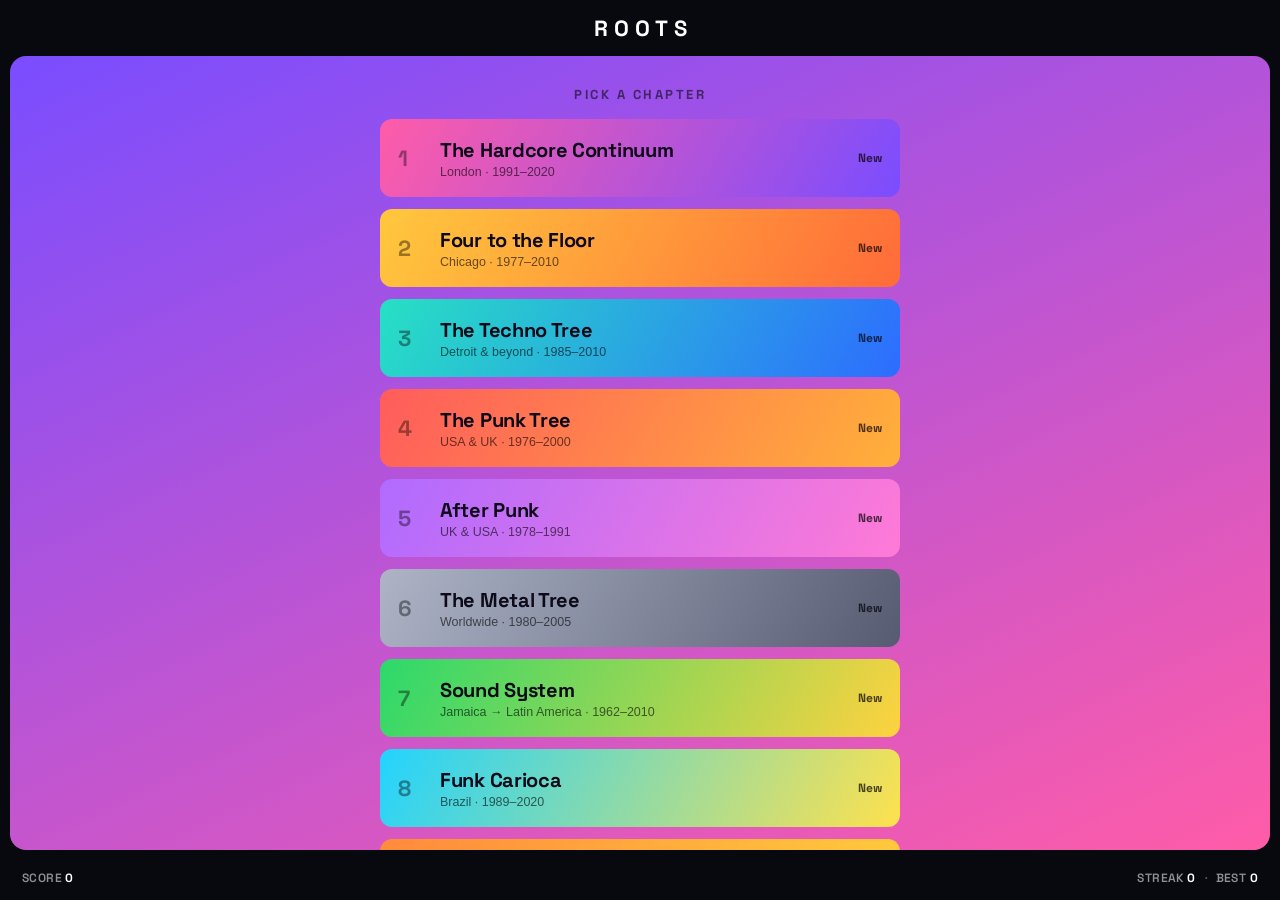
==== genre.html @ 6a66b172 "Longer chapters (12 questions) + randomised tracks each load - Each sub-genre now has a 5-track pool" ====
<!DOCTYPE html>
<html lang="en">
<head>
<meta charset="UTF-8" />
<meta name="viewport" content="width=device-width, initial-scale=1.0, maximum-scale=1.0, user-scalable=no, viewport-fit=cover" />
<meta name="apple-mobile-web-app-capable" content="yes" />
<meta name="mobile-web-app-capable" content="yes" />
<meta name="theme-color" content="#08080f" />
<meta http-equiv="Cache-Control" content="no-cache, no-store, must-revalidate" />
<meta http-equiv="Pragma" content="no-cache" />
<meta http-equiv="Expires" content="0" />
<title>ROOTS — Guess the Sub-Genre</title>
<link rel="preconnect" href="https://fonts.googleapis.com" />
<link rel="preconnect" href="https://fonts.gstatic.com" crossorigin />
<link href="https://fonts.googleapis.com/css2?family=Space+Grotesk:wght@500;600;700&family=Inter:wght@400;500;600;700&display=swap" rel="stylesheet" />
<link rel="stylesheet" href="genre.css?v=13" />
</head>
<body>
  <div class="app">
    <header class="topbar">
      <h1>ROOTS</h1>
    </header>

    <div class="stage" id="stage">
      <!-- Home / chapter select -->
      <section class="view view-home" id="vHome">
        <span class="kicker">Pick a chapter</span>
        <div class="chapter-list" id="chapterList"></div>
      </section>

      <!-- Chapter intro -->
      <section class="view" id="vChapter" hidden>
        <span class="kicker" id="chKicker"></span>
        <h2 class="chapter-title" id="chTitle"></h2>
        <span class="chapter-scene" id="chScene"></span>
        <p class="lead" id="chIntro"></p>
        <div class="row">
          <button class="btn btn-ghost" id="chBackBtn">Back</button>
          <button class="btn btn-big" id="chBeginBtn">Play</button>
        </div>
      </section>

      <!-- Loading -->
      <section class="view" id="vLoading" hidden>
        <div class="spinner"></div>
        <span class="lead">Cueing the clips…</span>
      </section>

      <!-- Error -->
      <section class="view" id="vError" hidden>
        <p class="lead" id="errorText">Couldn’t load this one.</p>
        <div class="row">
          <button class="btn btn-ghost" id="retryBtn">Try again</button>
          <button class="btn" id="skipBtn">Skip</button>
        </div>
      </section>

      <!-- Guessing -->
      <section class="view" id="vRound" hidden>
        <div class="playbar" id="playbar">
          <div class="pb-fill" id="pbFill"></div>
          <span class="pb-tick" style="left:33.33%"></span>
          <span class="pb-tick" style="left:66.66%"></span>
        </div>
        <div class="eq" id="eq" aria-hidden="true"><span></span><span></span><span></span><span></span><span></span></div>
        <div class="options" id="options"></div>
      </section>

      <!-- Reveal -->
      <section class="view reveal" id="vReveal" hidden>
        <span class="verdict" id="verdict"></span>
        <span class="points-awarded" id="revPoints"></span>
        <h2 class="genre-name" id="revName"></h2>
        <span class="genre-meta" id="revMeta"></span>
        <p class="track-line" id="revTrack"></p>
        <p class="note" id="revNote"></p>
        <p class="lineage" id="lineage"></p>
        <button class="btn btn-big" id="nextBtn">Next</button>
      </section>

      <!-- Chapter complete -->
      <section class="view" id="vChapterEnd" hidden>
        <span class="kicker">Chapter complete</span>
        <h2 class="chapter-title" id="ceTitle"></h2>
        <p class="lead" id="ceOutro"></p>
        <span class="score-line" id="ceScore"></span>
        <button class="btn btn-big" id="ceBackBtn">Back to chapters</button>
      </section>
    </div>

    <footer class="controls">
      <span class="stat">Score <span id="scoreStat">0</span></span>
      <div class="stats">
        <span class="stat">Streak <span id="footerStreak">0</span></span>
        <span class="stat-sep">·</span>
        <span class="stat">Best <span id="bestScore">0</span></span>
      </div>
    </footer>
  </div>

  <audio id="player" preload="auto"></audio>
  <script src="genre.js?v=13"></script>
</body>
</html>
---- genre.css ----
:root {
  --bg: #08080f;
  --c1: #7A4DFF;            /* per-chapter gradient stops (set by JS) */
  --c2: #FF5CA8;
  --ink: #0d0b1a;          /* near-black text on bright cards */
  --ink-soft: rgba(13,11,26,0.62);
  --display: "Space Grotesk", -apple-system, BlinkMacSystemFont, "Segoe UI", sans-serif;
  --body: "Inter", -apple-system, BlinkMacSystemFont, "Segoe UI", Roboto, sans-serif;
}

* { box-sizing: border-box; -webkit-tap-highlight-color: transparent; -webkit-user-select: none; user-select: none; }

html, body {
  margin: 0; padding: 0; height: 100%; width: 100%;
  overflow: hidden; overscroll-behavior: none;
  background: var(--bg); color: #fff; font-family: var(--body);
}

.app { display: flex; flex-direction: column; height: 100vh; height: 100dvh;
  padding: env(safe-area-inset-top) env(safe-area-inset-right) env(safe-area-inset-bottom) env(safe-area-inset-left); }

.topbar { text-align: center; padding: 14px 16px 8px; }
.topbar h1 { margin: 0; font-family: var(--display); font-size: 22px; font-weight: 700; letter-spacing: 6px; text-indent: 6px; color: #fff; }

/* Full-bleed vivid gradient card — the Wrapped surface */
.stage {
  position: relative; flex: 1; margin: 6px 10px 10px;
  border-radius: 16px; overflow: hidden; display: flex;
  background: linear-gradient(155deg, var(--c1) 0%, var(--c2) 100%);
  transition: background 450ms ease;
}

.view {
  flex: 1; display: flex; flex-direction: column; align-items: center; justify-content: center;
  gap: 18px; padding: 30px 24px; text-align: center; overflow-y: auto; color: var(--ink);
  animation: viewIn 460ms cubic-bezier(.2,.8,.2,1);
}
.view[hidden] { display: none; }
.view-home { justify-content: flex-start; gap: 14px; }

@keyframes viewIn { from { opacity: 0; transform: translateY(18px) scale(0.985); } to { opacity: 1; transform: none; } }
@keyframes popIn { 0% { opacity: 0; transform: scale(0.5); } 60% { transform: scale(1.08); } 100% { opacity: 1; transform: scale(1); } }

.lead { margin: 0; font-size: 17px; line-height: 1.5; font-weight: 500; color: var(--ink); max-width: 420px; }
.kicker { font-family: var(--display); font-size: 13px; font-weight: 700; letter-spacing: 2.5px; text-transform: uppercase; color: var(--ink-soft); }

/* ---- Home: colourful chapter tiles ---- */
.chapter-list { width: 100%; max-width: 520px; display: flex; flex-direction: column; gap: 12px; padding: 2px 0 10px; }
.ch-card {
  appearance: none; text-align: left; cursor: pointer; display: flex; align-items: center; gap: 14px;
  border: none; border-radius: 12px; padding: 18px 18px; color: var(--ink); width: 100%;
  background: linear-gradient(120deg, var(--cc1, #fff) 0%, var(--cc2, #eee) 100%);
  transition: transform 90ms ease;
  animation: viewIn 480ms cubic-bezier(.2,.8,.2,1) backwards;
}
.ch-card:nth-child(1){animation-delay:30ms} .ch-card:nth-child(2){animation-delay:70ms}
.ch-card:nth-child(3){animation-delay:110ms} .ch-card:nth-child(4){animation-delay:150ms}
.ch-card:nth-child(5){animation-delay:190ms} .ch-card:nth-child(6){animation-delay:230ms}
.ch-card:nth-child(7){animation-delay:270ms} .ch-card:nth-child(8){animation-delay:310ms}
.ch-card:nth-child(9){animation-delay:350ms} .ch-card:nth-child(10){animation-delay:390ms}
.ch-card:nth-child(11){animation-delay:430ms}
.ch-card:active { transform: scale(0.985); }
.ch-num { font-family: var(--display); font-size: 22px; font-weight: 700; min-width: 28px; color: rgba(0,0,0,0.4); }
.ch-body { flex: 1; display: flex; flex-direction: column; gap: 2px; min-width: 0; }
.ch-name { font-family: var(--display); font-size: 20px; font-weight: 700; letter-spacing: -0.3px; }
.ch-meta { font-size: 12.5px; font-weight: 500; color: rgba(0,0,0,0.6); }
.ch-best { font-family: var(--display); font-size: 12px; font-weight: 700; color: rgba(0,0,0,0.7); white-space: nowrap; }

.chapter-title { font-family: var(--display); font-size: 46px; font-weight: 700; letter-spacing: -1.2px; line-height: 0.98; margin: 0; color: var(--ink); }
.chapter-scene { font-family: var(--display); font-size: 13px; font-weight: 700; letter-spacing: 1.5px; text-transform: uppercase; color: var(--ink-soft); }
.score-line { font-family: var(--display); font-size: 18px; font-weight: 600; color: var(--ink); }

.spinner { width: 34px; height: 34px; border-radius: 50%; border: 3px solid rgba(0,0,0,0.18); border-top-color: var(--ink); animation: spin 800ms linear infinite; }
@keyframes spin { to { transform: rotate(360deg); } }
.row { display: flex; gap: 12px; align-items: center; }

/* ---- Round ---- */
.playbar { position: relative; width: 100%; max-width: 420px; height: 10px; border-radius: 5px;
  background: rgba(0,0,0,0.18); overflow: hidden; }
.pb-fill { position: absolute; left: 0; top: 0; bottom: 0; width: 0%; background: var(--ink); border-radius: 5px; }
.pb-tick { position: absolute; top: 0; bottom: 0; width: 3px; background: var(--c1); opacity: 0.6; transform: translateX(-1px); z-index: 2; }

.player { display: flex; align-items: center; gap: 14px; width: 100%; max-width: 440px; }
.disc { width: 58px; height: 58px; flex: 0 0 auto; border-radius: 50%; background: rgba(0,0,0,0.16);
  display: flex; align-items: center; justify-content: center; }
.eq { display: inline-flex; align-items: flex-end; gap: 4px; height: 32px; margin: 6px 0; }
.eq span { width: 5px; height: 100%; background: var(--ink); border-radius: 2px; transform-origin: bottom; animation: eq 900ms ease-in-out infinite; }
.eq span:nth-child(2){animation-delay:140ms} .eq span:nth-child(3){animation-delay:280ms} .eq span:nth-child(4){animation-delay:420ms} .eq span:nth-child(5){animation-delay:560ms}
.eq.paused span { animation-play-state: paused; opacity: 0.4; }
@keyframes eq { 0%,100%{transform:scaleY(0.2)} 50%{transform:scaleY(1)} }

.player-meta { flex: 1; display: flex; flex-direction: column; align-items: flex-start; gap: 2px; text-align: left; }
.round-tag { font-family: var(--display); font-size: 11px; font-weight: 700; letter-spacing: 1.5px; text-transform: uppercase; color: var(--ink-soft); }
#playState { font-family: var(--display); font-size: 17px; font-weight: 700; color: var(--ink); flex: 1; text-align: left; }
.icon-btn { appearance: none; border: none; background: rgba(0,0,0,0.16); color: var(--ink); width: 40px; height: 40px; border-radius: 50%; font-size: 18px; cursor: pointer; flex: 0 0 auto; }

.options { display: flex; flex-direction: column; gap: 10px; width: 100%; max-width: 420px; }
.option { appearance: none; font-family: var(--display); border: none; background: rgba(255,255,255,0.95); color: var(--ink);
  width: 100%; padding: 18px 20px; font-size: 16px; font-weight: 700; border-radius: 10px; cursor: pointer; line-height: 1.15;
  transition: transform 90ms ease, opacity 200ms ease, background 160ms ease; }
.option:active { transform: translateY(1px) scale(0.985); }
.option:disabled { cursor: default; }
.option.correct { background: var(--ink); color: #fff; }
.option.wrong { background: rgba(0,0,0,0.25); color: rgba(255,255,255,0.85); }
.option.dim { opacity: 0.4; }
.option.eliminated {
  opacity: 0.5;
  text-decoration: line-through;
  text-decoration-thickness: 3px;
  box-shadow: none;
  pointer-events: none;
}

/* ---- Reveal (Wrapped-style stat card) ---- */
.reveal { gap: 8px; }
.verdict { font-family: var(--display); font-size: 14px; font-weight: 700; letter-spacing: 2px; text-transform: uppercase; color: var(--ink); }
.points-awarded { font-family: var(--display); font-size: 60px; font-weight: 700; color: var(--ink); line-height: 0.95; letter-spacing: -2px; animation: popIn 560ms cubic-bezier(.2,.9,.3,1.25); }
.points-awarded:empty { display: none; }
.genre-name { font-family: var(--display); font-size: 46px; font-weight: 700; letter-spacing: -1.4px; line-height: 0.96; margin: 0; color: var(--ink); animation: popIn 520ms 60ms cubic-bezier(.2,.9,.3,1.2) backwards; }
.genre-meta { font-family: var(--display); font-size: 12px; font-weight: 700; letter-spacing: 1.2px; text-transform: uppercase; color: var(--ink-soft); }
.track-line { margin: 4px 0 0; font-size: 14px; color: var(--ink-soft); }
.track-line b { color: var(--ink); font-weight: 700; }
.note { margin: 4px 0 0; font-size: 15px; line-height: 1.5; font-weight: 500; color: var(--ink); max-width: 430px; }
.lineage { margin: 2px 0 0; font-family: var(--display); font-size: 13px; font-weight: 600; color: var(--ink-soft); }
.lineage b { color: var(--ink); font-weight: 700; }
.lineage:empty { display: none; }

/* ---- Buttons (black pill pops on any colour) ---- */
.btn { appearance: none; font-family: var(--display); border: none; background: var(--ink); color: #fff;
  padding: 15px 30px; font-size: 16px; font-weight: 700; letter-spacing: 0.2px; border-radius: 12px; cursor: pointer;
  transition: transform 90ms ease, filter 140ms ease; }
.btn:active { transform: translateY(1px) scale(0.98); filter: brightness(1.1); }
.btn-big { padding: 17px 46px; font-size: 18px; }
.btn-ghost { background: rgba(0,0,0,0.14); color: var(--ink); }

/* ---- Footer ---- */
.controls { display: flex; align-items: center; justify-content: space-between; padding: 8px 22px 12px; gap: 12px; }
.stats { display: flex; align-items: center; gap: 8px; }
.stat { font-family: var(--display); font-size: 12px; font-weight: 600; letter-spacing: 0.4px; text-transform: uppercase; color: rgba(255,255,255,0.55); }
.stat span { font-weight: 700; color: #fff; }
.stat-sep { opacity: 0.3; }
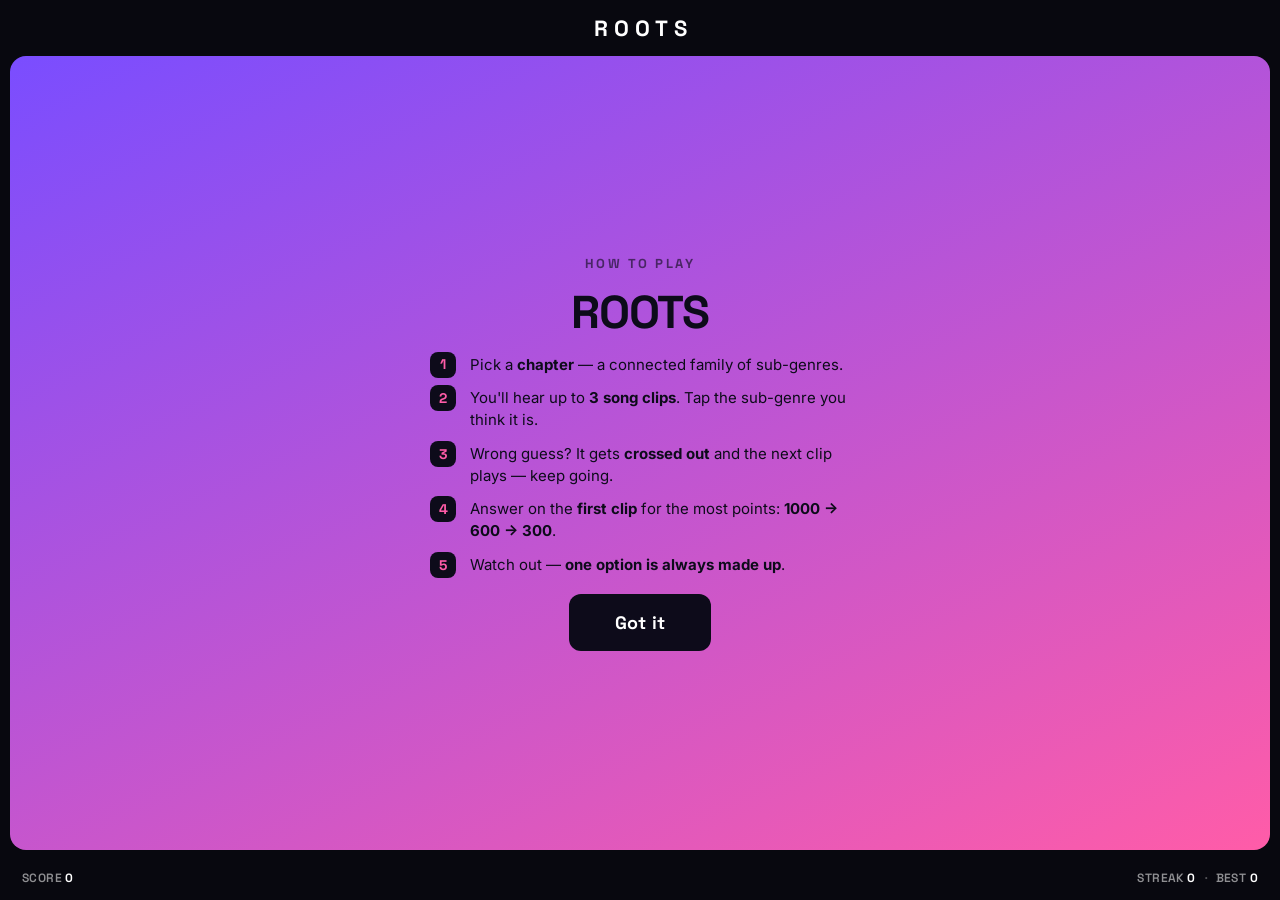
==== commit 02baf537: "Add How-to-play screen (auto on first visit + Home button) A numbered "How to play" screen explains:" ====
--- a/genre.html
+++ b/genre.html
@@ -13,7 +13,7 @@
 <link rel="preconnect" href="https://fonts.googleapis.com" />
 <link rel="preconnect" href="https://fonts.gstatic.com" crossorigin />
 <link href="https://fonts.googleapis.com/css2?family=Space+Grotesk:wght@500;600;700&family=Inter:wght@400;500;600;700&display=swap" rel="stylesheet" />
-<link rel="stylesheet" href="genre.css?v=13" />
+<link rel="stylesheet" href="genre.css?v=15" />
 </head>
 <body>
   <div class="app">
@@ -26,6 +26,21 @@
       <section class="view view-home" id="vHome">
         <span class="kicker">Pick a chapter</span>
         <div class="chapter-list" id="chapterList"></div>
+        <button class="btn btn-ghost" id="helpBtn">How to play</button>
+      </section>
+
+      <!-- How to play -->
+      <section class="view" id="vHelp" hidden>
+        <span class="kicker">How to play</span>
+        <h2 class="chapter-title">ROOTS</h2>
+        <ol class="howto">
+          <li>Pick a <b>chapter</b> — a connected family of sub-genres.</li>
+          <li>You'll hear up to <b>3 song clips</b>. Tap the sub-genre you think it is.</li>
+          <li>Wrong guess? It gets <b>crossed out</b> and the next clip plays — keep going.</li>
+          <li>Answer on the <b>first clip</b> for the most points: <b>1000 → 600 → 300</b>.</li>
+          <li>Watch out — <b>one option is always made up</b>.</li>
+        </ol>
+        <button class="btn btn-big" id="helpDoneBtn">Got it</button>
       </section>
 
       <!-- Chapter intro -->
@@ -99,6 +114,6 @@
   </div>
 
   <audio id="player" preload="auto"></audio>
-  <script src="genre.js?v=13"></script>
+  <script src="genre.js?v=15"></script>
 </body>
 </html>
--- a/genre.css
+++ b/genre.css
@@ -43,6 +43,15 @@
 
 .lead { margin: 0; font-size: 17px; line-height: 1.5; font-weight: 500; color: var(--ink); max-width: 420px; }
 .kicker { font-family: var(--display); font-size: 13px; font-weight: 700; letter-spacing: 2.5px; text-transform: uppercase; color: var(--ink-soft); }
+
+.howto { list-style: none; counter-reset: step; margin: 0; padding: 0; max-width: 420px; width: 100%;
+  display: flex; flex-direction: column; gap: 12px; text-align: left; }
+.howto li { position: relative; padding-left: 40px; font-size: 15px; line-height: 1.45; color: var(--ink); }
+.howto li b { font-weight: 700; }
+.howto li::before { counter-increment: step; content: counter(step);
+  position: absolute; left: 0; top: -2px; width: 26px; height: 26px; border-radius: 8px;
+  display: flex; align-items: center; justify-content: center;
+  background: var(--ink); color: var(--c2); font-family: var(--display); font-weight: 700; font-size: 14px; }
 
 /* ---- Home: colourful chapter tiles ---- */
 .chapter-list { width: 100%; max-width: 520px; display: flex; flex-direction: column; gap: 12px; padding: 2px 0 10px; }
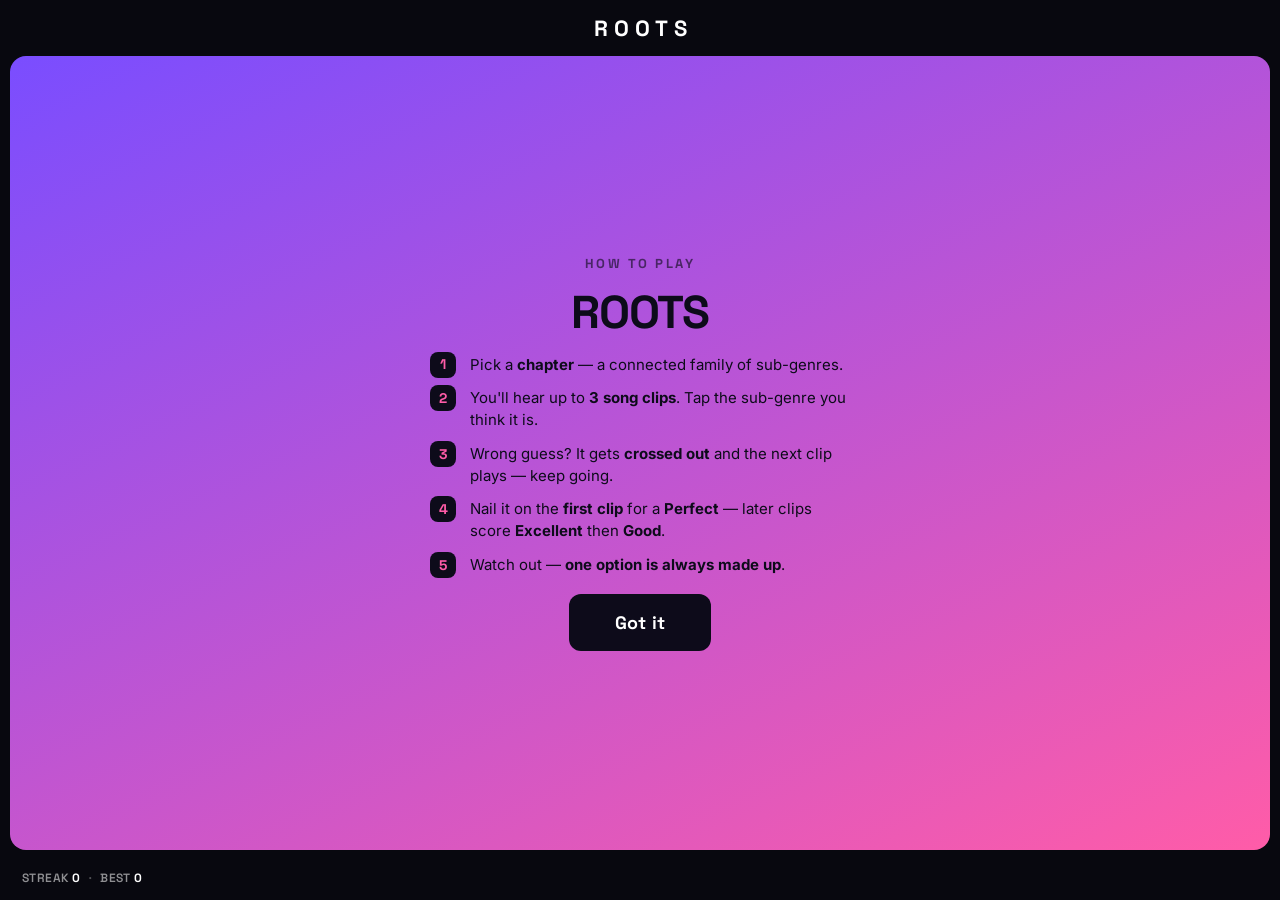
==== commit 0bce9ffc: "Fix chapter loop, drop visible points, word ratings, round labels - Chapters now play each sub-genre" ====
--- a/genre.html
+++ b/genre.html
@@ -13,7 +13,7 @@
 <link rel="preconnect" href="https://fonts.googleapis.com" />
 <link rel="preconnect" href="https://fonts.gstatic.com" crossorigin />
 <link href="https://fonts.googleapis.com/css2?family=Space+Grotesk:wght@500;600;700&family=Inter:wght@400;500;600;700&display=swap" rel="stylesheet" />
-<link rel="stylesheet" href="genre.css?v=15" />
+<link rel="stylesheet" href="genre.css?v=18" />
 </head>
 <body>
   <div class="app">
@@ -37,7 +37,7 @@
           <li>Pick a <b>chapter</b> — a connected family of sub-genres.</li>
           <li>You'll hear up to <b>3 song clips</b>. Tap the sub-genre you think it is.</li>
           <li>Wrong guess? It gets <b>crossed out</b> and the next clip plays — keep going.</li>
-          <li>Answer on the <b>first clip</b> for the most points: <b>1000 → 600 → 300</b>.</li>
+          <li>Nail it on the <b>first clip</b> for a <b>Perfect</b> — later clips score <b>Excellent</b> then <b>Good</b>.</li>
           <li>Watch out — <b>one option is always made up</b>.</li>
         </ol>
         <button class="btn btn-big" id="helpDoneBtn">Got it</button>
@@ -72,12 +72,15 @@
 
       <!-- Guessing -->
       <section class="view" id="vRound" hidden>
+        <span class="kicker">Guess the genre</span>
+        <span class="round-tag" id="songTag">Song 1 of 3</span>
         <div class="playbar" id="playbar">
           <div class="pb-fill" id="pbFill"></div>
           <span class="pb-tick" style="left:33.33%"></span>
           <span class="pb-tick" style="left:66.66%"></span>
         </div>
         <div class="eq" id="eq" aria-hidden="true"><span></span><span></span><span></span><span></span><span></span></div>
+        <h2 class="ask" id="ask"></h2>
         <div class="options" id="options"></div>
       </section>
 
@@ -96,15 +99,19 @@
       <!-- Chapter complete -->
       <section class="view" id="vChapterEnd" hidden>
         <span class="kicker">Chapter complete</span>
+        <div class="grade" id="ceGrade">A</div>
+        <span class="grade-label" id="ceGradeLabel"></span>
         <h2 class="chapter-title" id="ceTitle"></h2>
+        <span class="score-line" id="ceScore"></span>
         <p class="lead" id="ceOutro"></p>
-        <span class="score-line" id="ceScore"></span>
-        <button class="btn btn-big" id="ceBackBtn">Back to chapters</button>
+        <div class="row">
+          <button class="btn btn-ghost" id="ceBackBtn">Back</button>
+          <button class="btn btn-big" id="shareBtn">Share</button>
+        </div>
       </section>
     </div>
 
     <footer class="controls">
-      <span class="stat">Score <span id="scoreStat">0</span></span>
       <div class="stats">
         <span class="stat">Streak <span id="footerStreak">0</span></span>
         <span class="stat-sep">·</span>
@@ -114,6 +121,6 @@
   </div>
 
   <audio id="player" preload="auto"></audio>
-  <script src="genre.js?v=15"></script>
+  <script src="genre.js?v=18"></script>
 </body>
 </html>
--- a/genre.css
+++ b/genre.css
@@ -78,6 +78,8 @@
 .chapter-title { font-family: var(--display); font-size: 46px; font-weight: 700; letter-spacing: -1.2px; line-height: 0.98; margin: 0; color: var(--ink); }
 .chapter-scene { font-family: var(--display); font-size: 13px; font-weight: 700; letter-spacing: 1.5px; text-transform: uppercase; color: var(--ink-soft); }
 .score-line { font-family: var(--display); font-size: 18px; font-weight: 600; color: var(--ink); }
+.grade { font-family: var(--display); font-size: 130px; font-weight: 700; line-height: 0.9; color: var(--ink); letter-spacing: -4px; animation: popIn 600ms cubic-bezier(.2,.9,.3,1.3); }
+.grade-label { font-family: var(--display); font-size: 14px; font-weight: 700; letter-spacing: 2px; text-transform: uppercase; color: var(--ink-soft); margin-top: -4px; }
 
 .spinner { width: 34px; height: 34px; border-radius: 50%; border: 3px solid rgba(0,0,0,0.18); border-top-color: var(--ink); animation: spin 800ms linear infinite; }
 @keyframes spin { to { transform: rotate(360deg); } }
@@ -122,7 +124,12 @@
 
 /* ---- Reveal (Wrapped-style stat card) ---- */
 .reveal { gap: 8px; }
-.verdict { font-family: var(--display); font-size: 14px; font-weight: 700; letter-spacing: 2px; text-transform: uppercase; color: var(--ink); }
+.verdict { font-family: var(--display); font-size: 24px; font-weight: 700; letter-spacing: 1px; text-transform: uppercase; color: var(--ink); animation: popIn 480ms cubic-bezier(.2,.9,.3,1.25); }
+.verdict.bad { opacity: 0.7; }
+.verdict:empty { display: none; }
+.ask { font-family: var(--display); font-size: 19px; font-weight: 700; color: var(--ink); margin: 2px 0; min-height: 24px; }
+.ask:empty { display: none; }
+.controls { justify-content: center; }
 .points-awarded { font-family: var(--display); font-size: 60px; font-weight: 700; color: var(--ink); line-height: 0.95; letter-spacing: -2px; animation: popIn 560ms cubic-bezier(.2,.9,.3,1.25); }
 .points-awarded:empty { display: none; }
 .genre-name { font-family: var(--display); font-size: 46px; font-weight: 700; letter-spacing: -1.4px; line-height: 0.96; margin: 0; color: var(--ink); animation: popIn 520ms 60ms cubic-bezier(.2,.9,.3,1.2) backwards; }
